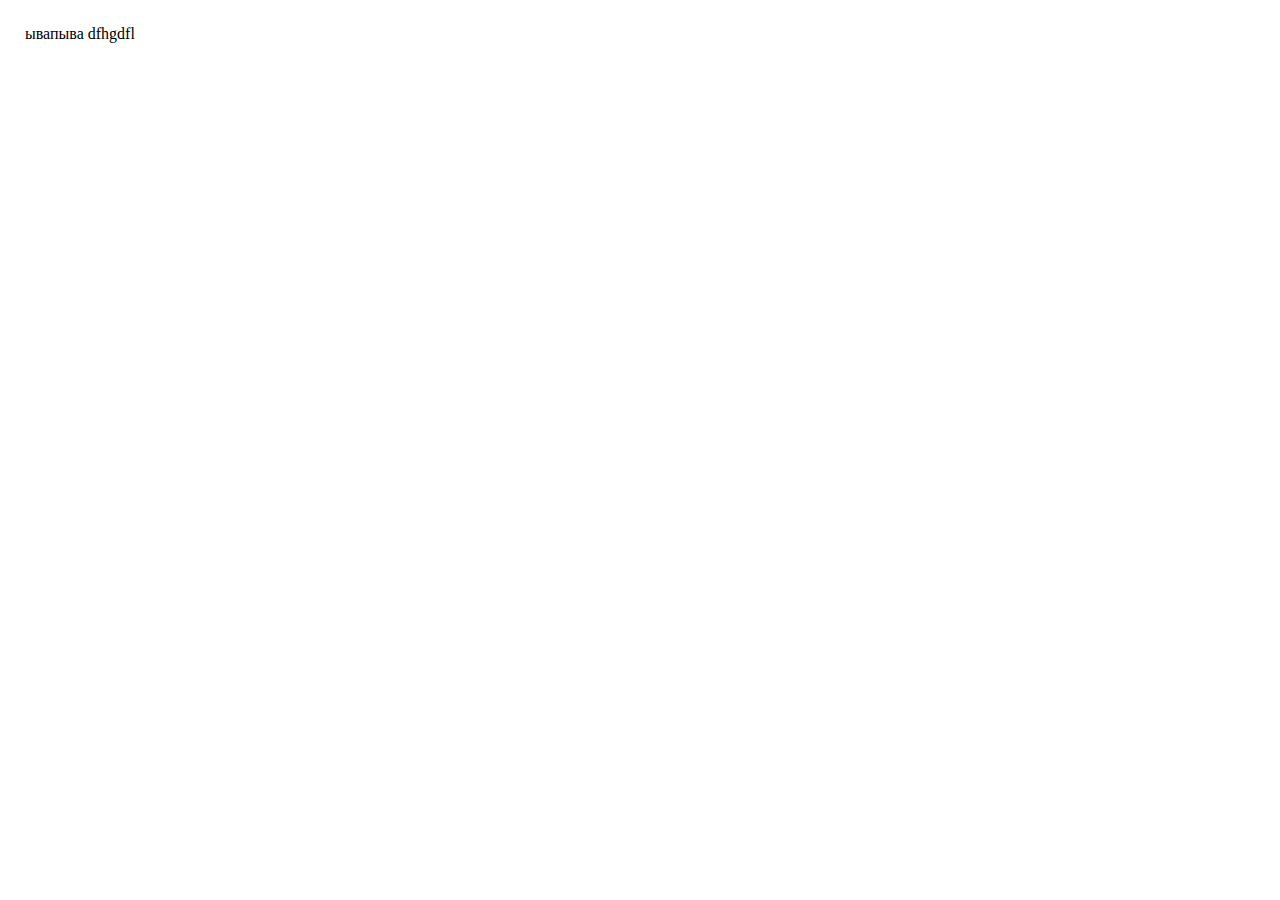
==== projects/metida_new/index.html @ 07432bad "ad" ====
<!DOCTYPE html>
<html lang="ru">
<head>
  <meta charset="UTF-8">
  <meta name="viewport" content="width=device-width, initial-scale=1.0">
  <link rel="stylesheet" href="style.css">
  <title>МЕТИДА-ТОРГ — семена и средства защиты</title>
</head>
<body>
  <main>
    ывапыва
    dfhgdfl
  </main>
</body>
</html>
---- projects/metida_new/style.css ----
body {
  margin: 25px 25px 0 25px;
}
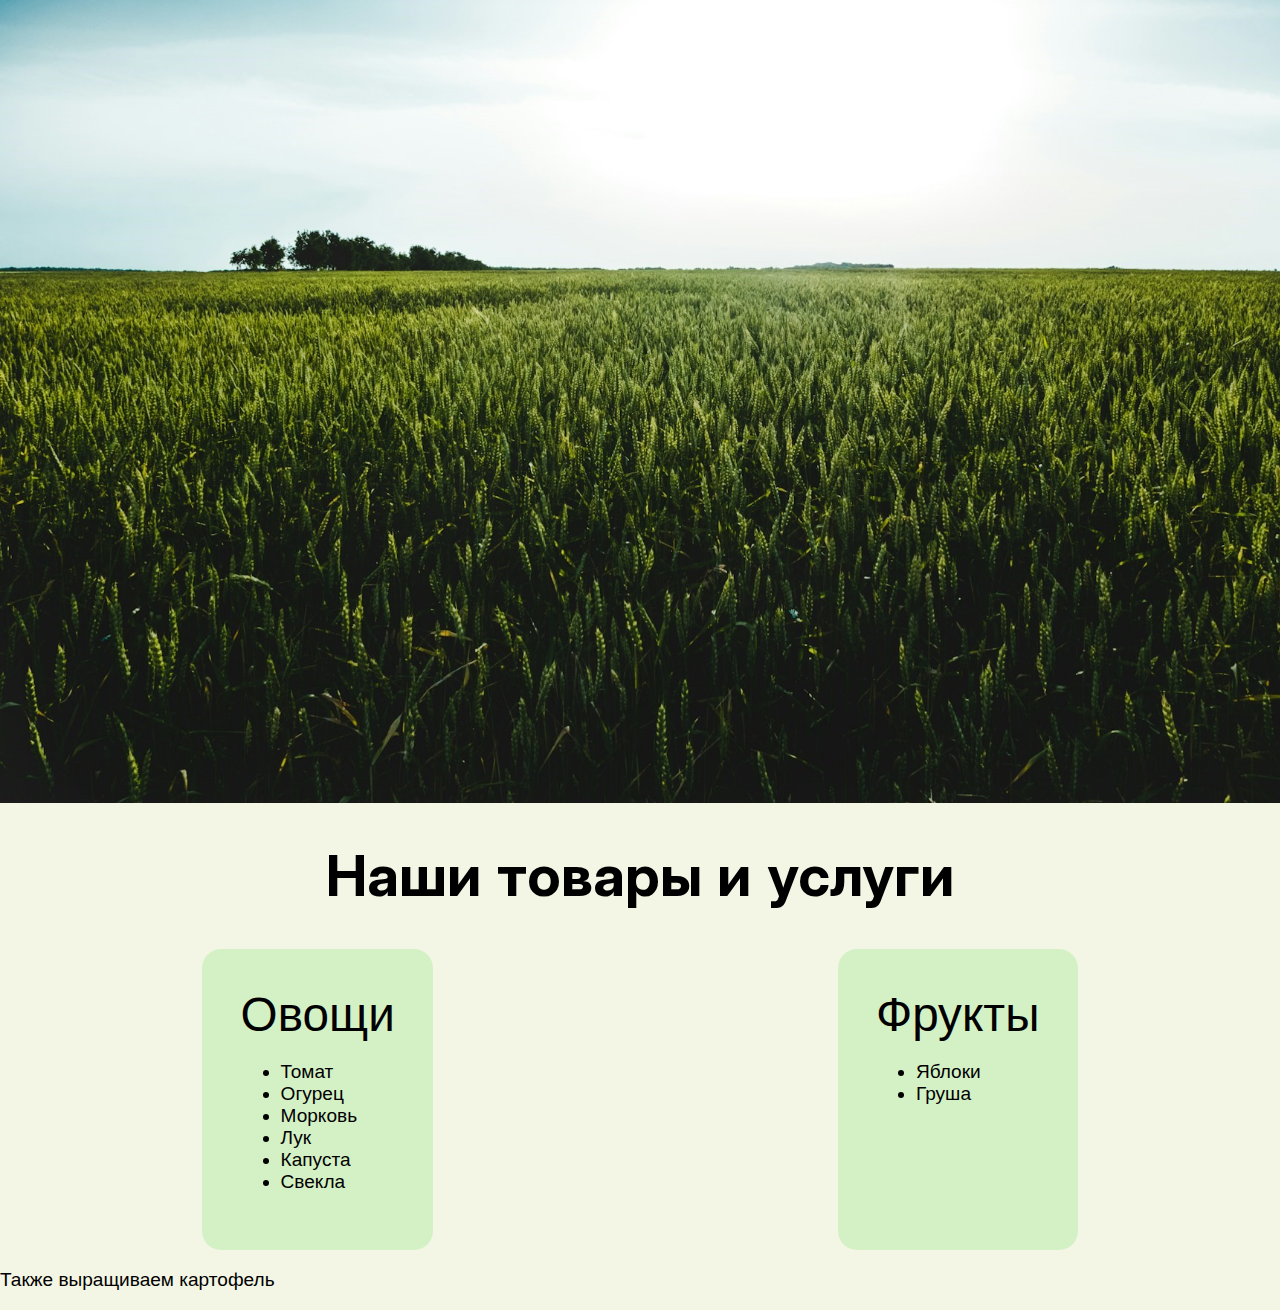
==== commit 5fd7953a: "metida" ====
--- a/projects/metida_new/index.html
+++ b/projects/metida_new/index.html
@@ -3,13 +3,105 @@
 <head>
   <meta charset="UTF-8">
   <meta name="viewport" content="width=device-width, initial-scale=1.0">
-  <link rel="stylesheet" href="style.css">
-  <title>МЕТИДА-ТОРГ — семена и средства защиты</title>
+  <title>МЕТИДА-ТОРГ — овощи, фрукты, зерно и средства защиты</title>
+  <link rel="stylesheet" href="css/style.css">
+  <script src="js/main.js" defer></script>
 </head>
 <body>
   <main>
-    ывапыва
-    dfhgdfl
+    <header>
+      <img class="logo" src="img/logo.png" width="280">
+      <nav class="a2">
+        <a href="#">Товары и услуги</a>
+        <a href="#">О нас</a>
+        <a href="#">Контакты</a>
+      </nav>
+      <div class="tel a2">
+        <img src="img/phone-call.png" width="30">
+        +375 29 8191624
+      </div>
+    </header>
+    <div class="phrase">
+      <h1 class="first-row slide-fadein-text">Выращиваем овощи,</h1>
+      <div class="slider-container">
+        <h1 class="second-row slide-fadein-text">
+          фрукты,<br>
+          зерновые культуры
+        </h1>
+        <section class="slider">
+          <button id="arrowPrev" class="arrow-prev"><</button>
+          <div id="sliderTrack">
+            <section class="slide">
+              <b>Томат</b>
+              <img src="img/slider/pomidor.jpg" width="175">
+            </section>
+            <section class="slide">
+              <b>Огурец</b>
+              <img src="img/slider/ogur.jpg" width="175">
+            </section>
+            <section class="slide">
+              <b>Морковь</b>
+              <img src="img/slider/mork.jpg" width="175">
+            </section>
+            <section class="slide">
+              <b>Картофель</b>
+              <img src="img/slider/kartoshka.jpg" width="175">
+            </section>
+            <section class="slide">
+              <b>Лук</b>
+              <img src="img/slider/lyk.jpg" width="175">
+            </section>
+            <section class="slide">
+              <b>Капуста</b>
+              <img src="img/slider/kapysta.jpg" width="175">
+            </section>
+            <section class="slide">
+              <b>Свекла</b>
+              <img src="img/slider/svekla.jpg" width="175">
+            </section>
+            <section class="slide">
+              <b>Яблоки</b>
+              <img src="img/slider/yabloko-1.jpg" width="175">
+            </section>
+            <section class="slide">
+              <b>Груша</b>
+              <img src="img/slider/grysha-1.jpg" width="175">
+            </section>
+          </div>
+          <button id="arrowNext" class="arrow-next">></button>
+          <span class="counter"><span id="counter">1</span>/9</span>
+        </section>
+      </div>
+    </div>
   </main>
+
+  <section class="goods-and-services">
+    <h1 class="goods-and-services-phrase">Наши товары и услуги</h1>
+    <section class="goods">
+      <div class="goods-row">
+        <div>
+          <span>Овощи</span>
+          <ul>
+            <li>Томат</li>
+            <li>Огурец</li>
+            <li>Морковь</li>
+            <li>Лук</li>
+            <li>Капуста</li>
+            <li>Свекла</li>
+          </ul>
+        </div>
+        <div>
+          <span>Фрукты</span>
+          <ul>
+            <li>Яблоки</li>
+            <li>Груша</li>
+          </ul>
+        </div>
+      </div>
+      <div class="goods-row goods-row-potato">
+        <p>Также выращиваем картофель</p>
+      </div>
+    </section>
+  </section>
 </body>
 </html>--- a/projects/metida_new/css/style.css
+++ b/projects/metida_new/css/style.css
@@ -0,0 +1,256 @@
+/** FONTS **/
+@font-face {
+  font-family: InterVariable;
+  font-style: normal;
+  font-weight: 100 900;
+  font-display: swap;
+  src: url("../fonts/InterVariable.woff2") format("woff2");
+  /* First line: Cyrillic lowercase letters codes, second line: Cyrillic uppercase letters codes
+  third line: common punctuation marks like comma, etc. */
+  unicode-range: U+0430, U+0431, U+0432, U+0433, U+0434, U+0435, U+0451, U+0436, U+0437, U+0438, U+0439, U+043A, U+043B, U+043C, U+043D, U+043E, U+043F, U+0440, U+0441, U+0442, U+0443, U+0444, U+0445, U+0446, U+0447, U+0448, U+0449, U+044A, U+044B, U+044C, U+044D, U+044E, U+044F, 
+  U+0410, U+0411, U+0412, U+0413, U+0414, U+0415, U+0401, U+0416, U+0417, U+0418, U+0419, U+041A, U+041B, U+041C, U+041D, U+041E, U+041F, U+0420, U+0421, U+0422, U+0423, U+0424, U+0425, U+0426, U+0427, U+0428, U+0429, U+042A, U+042B, U+042C, U+042D, U+042E, U+042F, 
+  U+002C, U+002E, U+0021, U+003F, U+003A, U+003B, U+2010, U+2013, U+2014, U+0022, U+0027, U+0028, U+0029, U+005B, U+005D, U+007B, U+007D, U+2026, U+002F, U+005C;
+}
+
+html {
+  /* text, 18.2px */
+  font-size: calc(0.56760665972944844rem + 0.7804370447450573vw);
+  /* menu */
+  /* TODO: r */
+  /* font-size: calc(0.63760665972944844rem + 0.7804370447450573vw); */
+  font-family: Arial, Helvetica, sans-serif;
+  font-optical-sizing: auto;
+}
+
+body {
+  /* margin: 1.3rem 1.3rem 0 1.3rem; */
+  margin: 0;
+}
+body a {
+  text-decoration: none;
+  color: inherit;
+  position: relative;
+}
+nav {
+  opacity: 0;
+  animation: fadeIn 1s forwards;
+}
+nav a::before {
+  content: "";
+  position: absolute;
+  width: 100%;
+  height: 2px;
+  bottom: -3px;
+  left: 0;
+  background-color: black;
+}
+nav a::after {
+  content: "";
+  position: absolute;
+  width: 100%;
+  transform: scaleX(0);
+  height: 2px;
+  bottom: -3px;
+  left: 0;
+  background-color: red;
+  transform-origin: bottom right;
+  transition: transform 0.5s ease;
+}
+nav a:hover::after {
+  transform: scaleX(1);
+  transform-origin: bottom left;
+}
+
+main {
+  /* TODO: ? ; del bg-more, but first WEBP */
+  background-color: #f3f0f0;
+  /* TODO: just 'bg' */
+  background-image: url("../img/bg-f.jpg");
+  background-size: cover;
+  height: 85vh;
+  padding: 1rem;
+  display: flex;
+  flex-direction: column;
+  justify-content: space-between;
+}
+header {
+  margin-top: .3rem;
+  /* margin-top: calc(-1rem + .3rem); */
+  display: flex;
+  justify-content: space-between;
+  align-items: center;
+}
+.logo {
+  opacity: 0;
+  animation: fadeIn 2s forwards;
+}
+.a2 {
+  margin-top: 1.1rem;
+  margin-left: -1rem;
+  position: relative;
+  top: .4rem;
+}
+.a2 a {
+  margin-right: 1.7rem;
+}
+.a2 a:last-child {
+  margin-right: 0;
+}
+main h1 {
+  color: white;
+  font-family: Arial, sans-serif;
+  font-weight: 500;
+  font-size: 3.4rem;
+}
+@supports (font-variation-settings: normal) {
+  main h1 {font-family: "InterVariable", Arial, sans-serif;}
+}
+.tel {
+  opacity: 0;
+  animation: fadeIn 3s forwards;
+  top: .55rem;
+}
+.tel img {
+  position: absolute;
+  left: -27%;
+  /* top: -32%; */
+  /* top: -26%; */
+  top: -19%;
+}
+.first-row {
+  margin-bottom: 0;
+}
+.second-row {
+  margin-top: 0;
+}
+.slider-container {
+  display: flex;
+  justify-content: space-between;
+}
+.slider {
+  display: flex;
+  background-color: #fff;
+  margin-bottom: 2rem;
+  position: relative;
+  top: -0.9rem;
+  border-radius: 1rem;
+  width: 315px;
+  padding-top: .4rem;
+  text-align: center;
+  letter-spacing: 0.05rem;
+  overflow-x: hidden;
+  opacity: 0;
+  animation: fadeIn 1.5s forwards;
+}
+@supports (font-variation-settings: normal) {
+  .slider {font-family: "InterVariable", Arial, sans-serif;}
+}
+.slider button {
+  position: absolute;
+  cursor: pointer;
+  border: none;
+  background-color: transparent;
+  color: transparent;
+  padding: 1rem;
+}
+.slider .arrow-prev {
+  left: 16px;
+  top: 30%;
+} 
+.slider .arrow-prev::before {
+  content: "";
+  display: block;
+  width: 32px;
+  height: 32px;
+  transform: rotate(-45deg);
+  border-top: 2px solid black;
+  border-left: 2px solid black;
+}
+.slider .arrow-next {
+  right: 16px;
+  bottom: 26%;
+}
+.slider .arrow-next::after {
+  content: "";
+  display: block;
+  width: 32px;
+  height: 32px;
+  transform: rotate(45deg);
+  border-top: 2px solid black;
+  border-right: 2px solid black;
+}
+.slider .counter {
+  position: absolute;
+  right: calc(16px + 4px);
+  bottom: 0.4rem;
+  color: lightslategray;
+  font-size: .7rem;
+}
+.slider div {
+  width: 100%;
+  display: flex;
+  overflow-x: hidden;
+  /* overflow-x: scroll; */
+}
+.slide {
+  display: flex;
+  flex-direction: column;
+  justify-content: space-between;
+  align-items: center;
+  width: 100%;
+  margin-right: 1.5rem;
+  flex-shrink: 0;
+}
+/* TODO: rename div */
+.slider div .slide:last-child {
+  margin-right: 0;
+}
+.slide-fadein-text {
+  opacity: 0;
+  transform: translateY(-113%);
+  animation: fadeIn 1.3s forwards, slide 1.3s forwards;
+}
+@keyframes slideFadeInText {
+  to {
+    opacity: 1;
+    transform: translateY(0);
+  }
+}
+@keyframes fadeIn {
+  to {
+    opacity: 1;
+  }
+}
+@keyframes slide {
+  to {
+    transform: translateY(0);
+  }
+}
+
+.goods-and-services {
+  background-color: #f3f6e5;
+}
+.goods-and-services-phrase {
+  margin-top: 0;
+  padding-top: 2rem;
+  text-align: center;
+  font-size: 3rem;
+}
+@supports (font-variation-settings: normal) {
+  .goods-and-services-phrase {font-family: "InterVariable", Arial, sans-serif;}
+}
+.goods-row {
+  display: flex;
+  justify-content: space-around;
+}
+.goods-row div {
+  padding: 2rem;
+  border-radius: 1rem;
+  background-color: #d4f1c5;
+}
+.goods-row div span {
+  font-size: 2.5rem;
+}
+.goods-row-potato {
+  justify-content: flex-start;
+}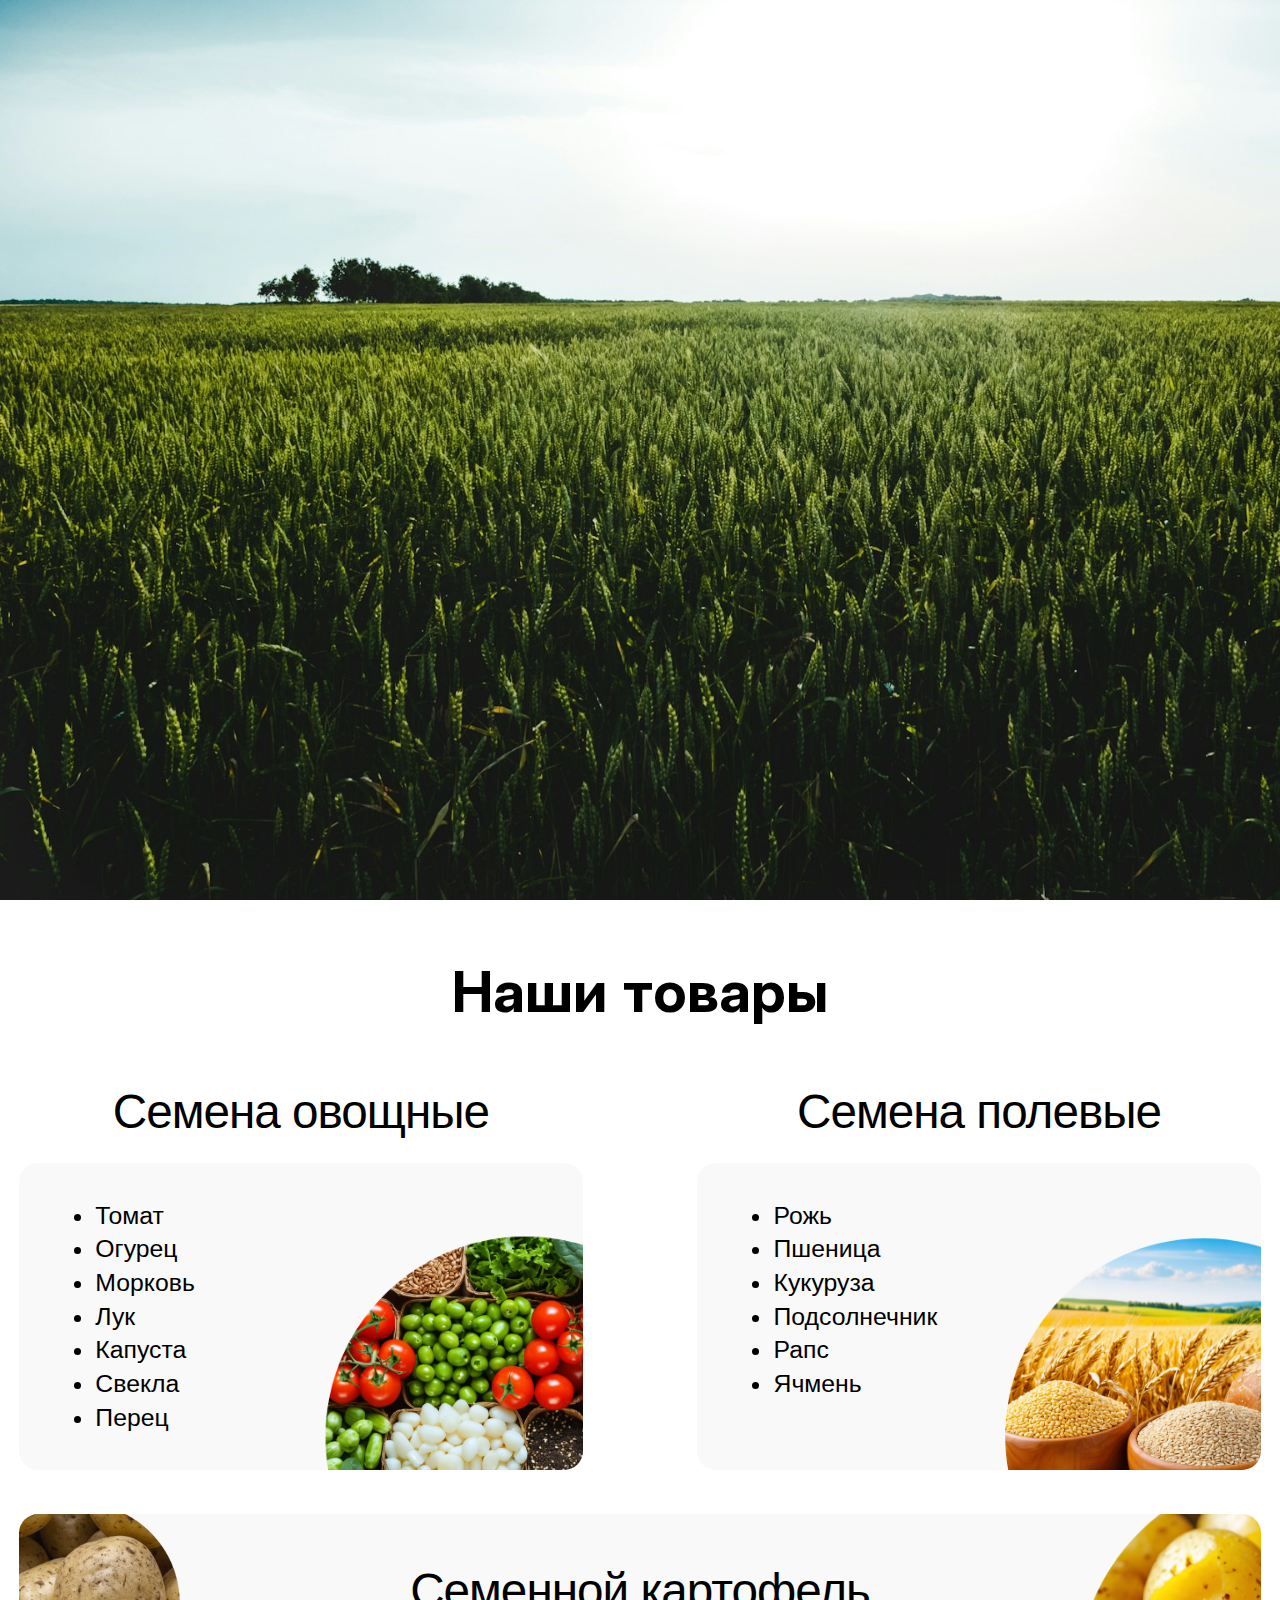
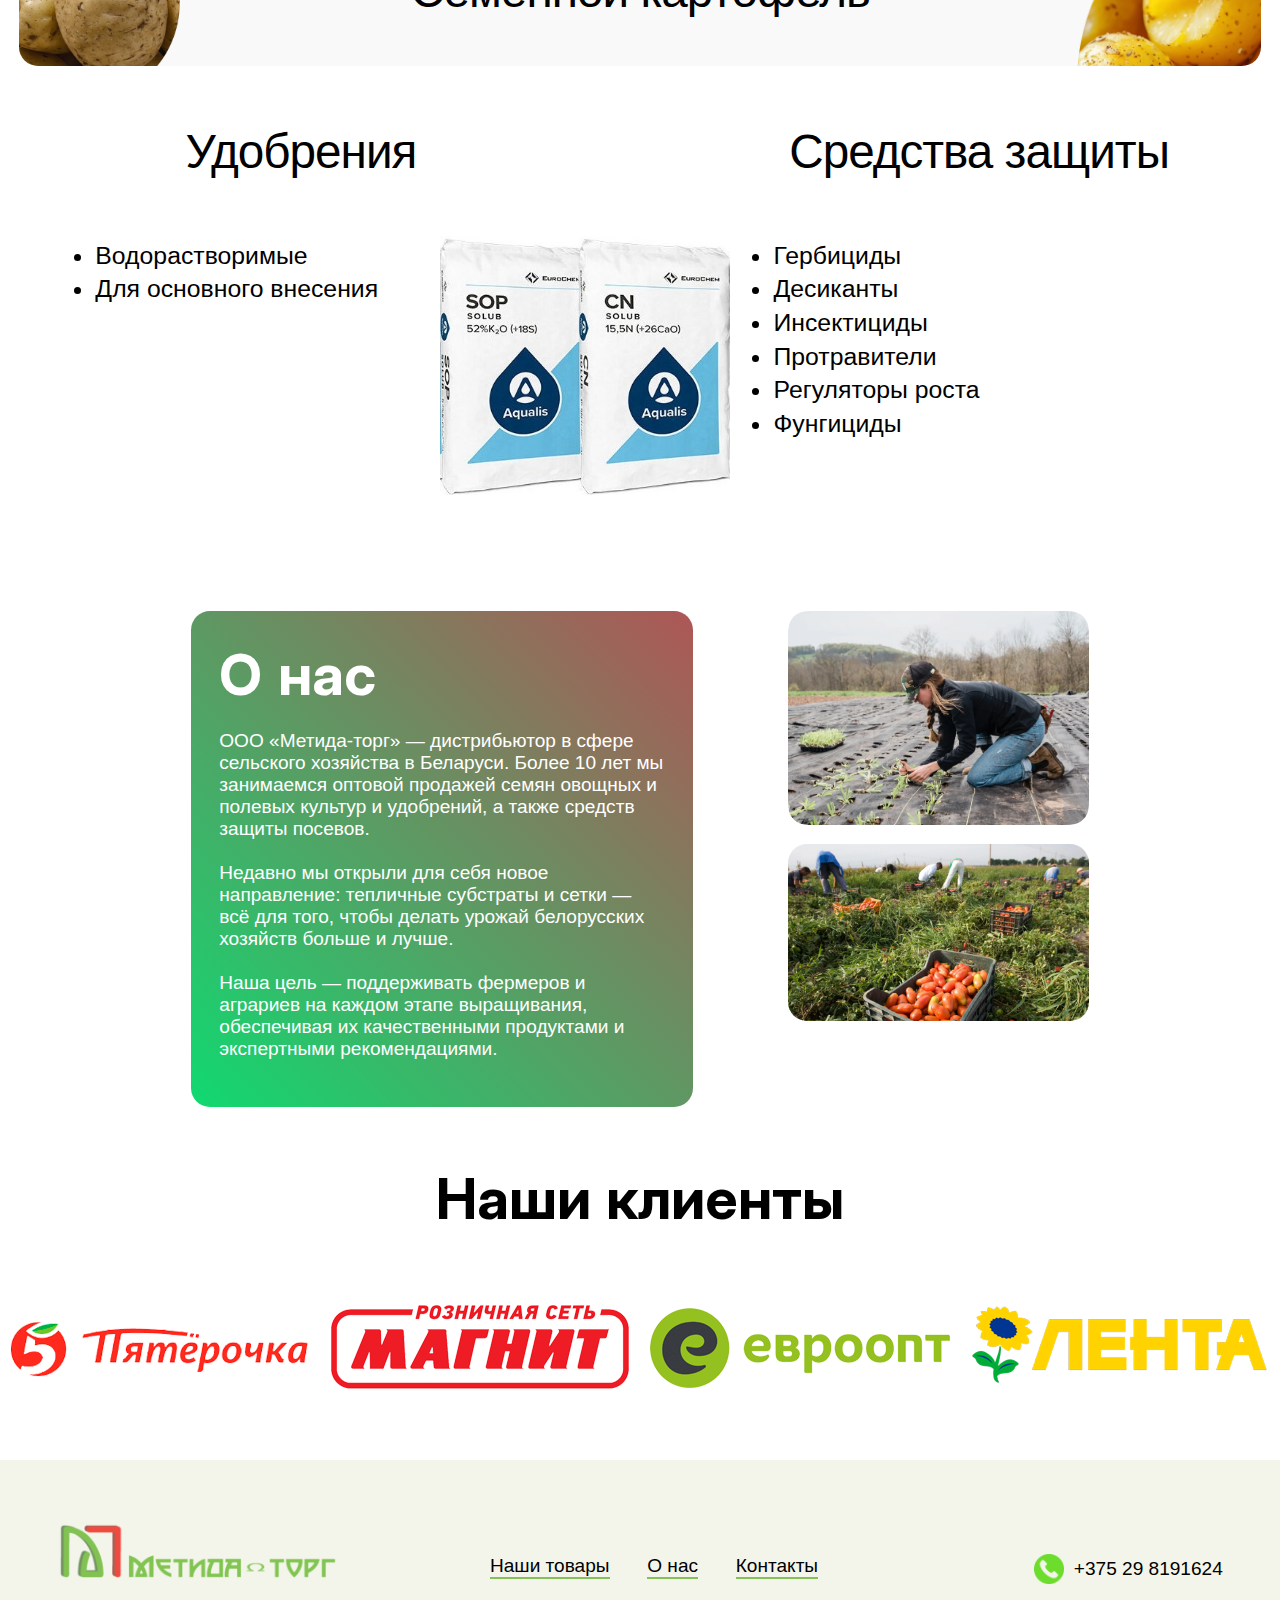
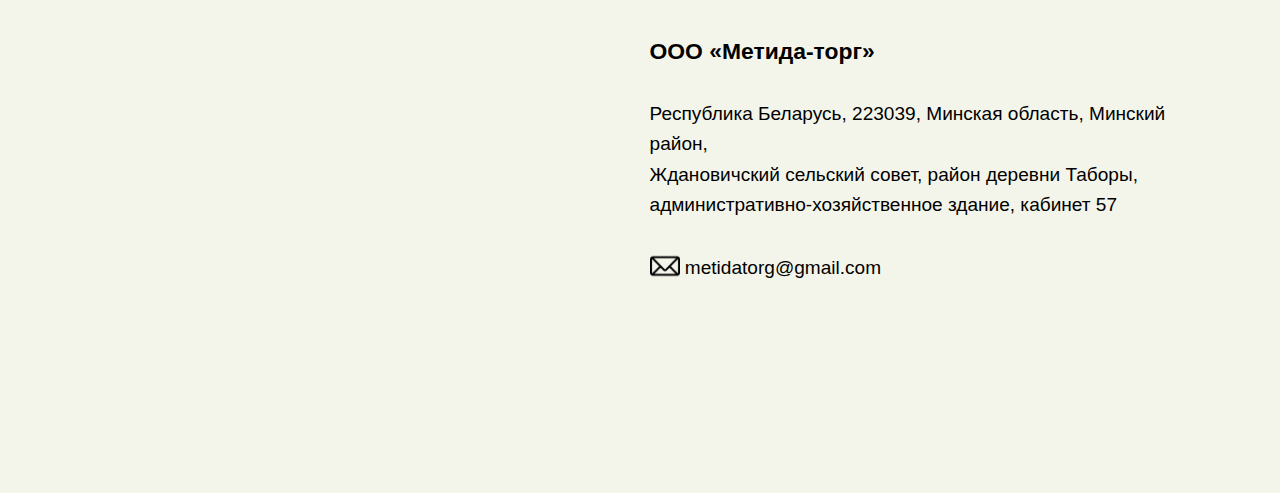
==== commit 413cb371: "met" ====
--- a/projects/metida_new/index.html
+++ b/projects/metida_new/index.html
@@ -9,99 +9,160 @@
 </head>
 <body>
   <main>
-    <header>
+    <header class="container">
       <img class="logo" src="img/logo.png" width="280">
       <nav class="a2">
-        <a href="#">Товары и услуги</a>
-        <a href="#">О нас</a>
-        <a href="#">Контакты</a>
+        <a href="#goods">Наши товары</a>
+        <a href="#about">О нас</a>
+        <a href="#contacts">Контакты</a>
       </nav>
       <div class="tel a2">
-        <img src="img/phone-call.png" width="30">
+        <img src="img/icons/phone-call.png" width="30">
         +375 29 8191624
       </div>
     </header>
-    <div class="phrase">
-      <h1 class="first-row slide-fadein-text">Выращиваем овощи,</h1>
+    <div class="phrase container">
+      <h1 class="first-row slide-fadein-text">Оптовая продажа</h1>
       <div class="slider-container">
         <h1 class="second-row slide-fadein-text">
-          фрукты,<br>
-          зерновые культуры
+          семян овощных<br>
+          и полевых
         </h1>
         <section class="slider">
-          <button id="arrowPrev" class="arrow-prev"><</button>
-          <div id="sliderTrack">
-            <section class="slide">
-              <b>Томат</b>
-              <img src="img/slider/pomidor.jpg" width="175">
+          <div id="sliderTrack" class="slider-track">
+            <section class="slide slide-veg">
+              <p>Семена овощей</p>
             </section>
-            <section class="slide">
-              <b>Огурец</b>
-              <img src="img/slider/ogur.jpg" width="175">
+            <section class="slide slide-pole">
+              <p>Семена полевые</p>
             </section>
-            <section class="slide">
-              <b>Морковь</b>
-              <img src="img/slider/mork.jpg" width="175">
+            <section class="slide slide-fertilizers">
+              <p>Удобрения</p>
             </section>
-            <section class="slide">
-              <b>Картофель</b>
-              <img src="img/slider/kartoshka.jpg" width="175">
-            </section>
-            <section class="slide">
-              <b>Лук</b>
-              <img src="img/slider/lyk.jpg" width="175">
-            </section>
-            <section class="slide">
-              <b>Капуста</b>
-              <img src="img/slider/kapysta.jpg" width="175">
-            </section>
-            <section class="slide">
-              <b>Свекла</b>
-              <img src="img/slider/svekla.jpg" width="175">
-            </section>
-            <section class="slide">
-              <b>Яблоки</b>
-              <img src="img/slider/yabloko-1.jpg" width="175">
-            </section>
-            <section class="slide">
-              <b>Груша</b>
-              <img src="img/slider/grysha-1.jpg" width="175">
+            <section class="slide slide-protection">
+              <p>Защита посевов</p>
             </section>
           </div>
-          <button id="arrowNext" class="arrow-next">></button>
-          <span class="counter"><span id="counter">1</span>/9</span>
+          <div id="buttonsContainer" class="buttons-container">
+            <button data-index="0" class="slider-button button--active"></button>
+            <button data-index="1" class="slider-button"></button>
+            <button data-index="2" class="slider-button"></button>
+            <button data-index="3" id="button4" class="slider-button"></button>
+          </div>
         </section>
       </div>
     </div>
   </main>
 
-  <section class="goods-and-services">
-    <h1 class="goods-and-services-phrase">Наши товары и услуги</h1>
-    <section class="goods">
-      <div class="goods-row">
-        <div>
-          <span>Овощи</span>
-          <ul>
-            <li>Томат</li>
-            <li>Огурец</li>
-            <li>Морковь</li>
-            <li>Лук</li>
-            <li>Капуста</li>
-            <li>Свекла</li>
-          </ul>
-        </div>
-        <div>
-          <span>Фрукты</span>
-          <ul>
-            <li>Яблоки</li>
-            <li>Груша</li>
-          </ul>
-        </div>
+  <section id="goods" class="goods-and-services">
+    <h1 class="phrase section-phrase">Наши товары</h1>
+    <section class="goods container">
+      <div class="goods-item goods-item-veg">
+        <div class="goods-item-name">Семена овощные</div>
+        <ul>
+          <li>Томат</li>
+          <li>Огурец</li>
+          <li>Морковь</li>
+          <li>Лук</li>
+          <li>Капуста</li>
+          <li>Свекла</li>
+          <li>Перец</li>
+        </ul>  
+      </div> 
+      <div class="goods-item goods-item-seed">
+        <div class="goods-item-name">Семена полевые</div>
+        <ul>
+          <li>Рожь</li>
+          <li>Пшеница</li>
+          <li>Кукуруза</li>
+          <li>Подсолнечник</li>
+          <li>Рапс</li>
+          <li>Ячмень</li>
+          <li class="li-space"></li>
+        </ul>
       </div>
-      <div class="goods-row goods-row-potato">
-        <p>Также выращиваем картофель</p>
+      </div>
+      <div class="goods-item goods-item-pot">
+        <div class="goods-item-name">Семенной картофель</div>
+      </div>
+      <div class="goods-item goods-item-fert">
+        <div class="goods-item-name">Удобрения</div>
+        <ul>
+          <li>Водорастворимые</li>
+          <li>Для основного внесения</li>
+        </ul>
+        <img src="img/goods/fert-short.jpg">
+      </div>
+      <div class="goods-item goods-item-protect">
+        <div class="goods-item-name">Средства защиты</div>
+        <ul>
+          <li>Гербициды</li>
+          <li>Десиканты</li>
+          <li>Инсектициды</li>
+          <li>Протравители</li>
+          <li>Регуляторы роста</li>
+          <li>Фунгициды</li>
+        </ul> 
       </div>
     </section>
   </section>
+
+  <section id="about" class="about container about-container">
+    <section class="about-bubble">
+      <h1 class="phrase">О нас</h1>
+      <p>
+        ООО «Метида-торг» — дистрибьютор в сфере сельского хозяйства в Беларуси. Более 10 лет мы занимаемся оптовой продажей семян овощных и полевых культур и удобрений, а также средств защиты посевов.
+        <br>
+        <br>
+        Недавно мы открыли для себя новое направление: тепличные субстраты и сетки — всё для того, чтобы делать урожай белорусских хозяйств больше и лучше.
+        <br>
+        <br>
+        Наша цель — поддерживать фермеров и аграриев на каждом этапе выращивания, обеспечивая их качественными продуктами и экспертными рекомендациями.
+      </p>
+    </section>
+    <section class="about-photos">
+      <img src="img/about-photos/photo-1.webp">
+      <img src="img/about-photos/photo-2.webp">
+    </section>
+  </section>
+
+  <section class="clients">
+    <h1 class="phrase section-phrase">Наши клиенты</h1>
+    <div class="clients-track">
+      <img src="img/clients/pyat.png">
+      <img src="img/clients/magnit.png">
+      <img src="img/clients/evro.png">
+      <img src="img/clients/lenta.png">
+    </div>
+  </section>
+
+  <footer id="contacts">
+    <header class="container">
+      <img class="logo" src="img/logo.png" width="280">
+      <nav class="a2">
+        <a href="#goods">Наши товары</a>
+        <a href="#about">О нас</a>
+        <a href="#contacts">Контакты</a>
+      </nav>
+      <div class="tel a2">
+        <img src="img/icons/phone-call.png" width="30">
+        +375 29 8191624
+      </div>
+    </header>
+    <div class="footer-row2 container">
+      <iframe src="https://yandex.ru/map-widget/v1/?lang=ru_RU&amp;scroll=true&amp;source=constructor-api&amp;um=constructor%3A1c6dc154f7523889b4e88e64ac64ad274601f13773bbbb4b7e9d0a9f7f302373" frameborder="0" allowfullscreen="true" width="100%" height="400px" style="display: block;"></iframe>
+      <span>
+        <b>ООО «Метида-торг»</b><br><br>
+        Республика Беларусь, 223039, Минская область, Минский район,<br>
+        Ждановичский сельский совет, район деревни Таборы,<br>
+        административно-хозяйственное здание, кабинет 57
+        <br>
+        <br>
+        <span class="mail">
+          <img src="img/icons/empty-email.png" width="30"> <span>metidatorg@gmail.com</span>
+        </span>
+      </span>
+    </div>
+  </footer>
 </body>
 </html>--- a/projects/metida_new/css/style.css
+++ b/projects/metida_new/css/style.css
@@ -20,6 +20,8 @@
   /* font-size: calc(0.63760665972944844rem + 0.7804370447450573vw); */
   font-family: Arial, Helvetica, sans-serif;
   font-optical-sizing: auto;
+
+  scroll-behavior: smooth;
 }
 
 body {
@@ -31,9 +33,21 @@
   color: inherit;
   position: relative;
 }
+.container {
+  max-width: 1416px;
+  width: 100%;
+  margin-left: auto;
+  margin-right: auto;
+  padding: 1rem;
+  box-sizing: border-box;
+}
+
 nav {
   opacity: 0;
-  animation: fadeIn 1s forwards;
+  animation: fadeIn ease-in 1s forwards;
+}
+nav a {
+  transition: color .2s ease;
 }
 nav a::before {
   content: "";
@@ -42,36 +56,34 @@
   height: 2px;
   bottom: -3px;
   left: 0;
-  background-color: black;
+  background-color: #84c157;
+  z-index: 1;
 }
 nav a::after {
   content: "";
   position: absolute;
-  width: 100%;
-  transform: scaleX(0);
+  opacity: 0;
+  z-index: 2;
+  width: 100%;
   height: 2px;
   bottom: -3px;
   left: 0;
-  background-color: red;
-  transform-origin: bottom right;
-  transition: transform 0.5s ease;
-}
-nav a:hover::after {
-  transform: scaleX(1);
-  transform-origin: bottom left;
+}
+nav a:hover {
+  color: rgb(100, 100, 100);
 }
 
 main {
   /* TODO: ? ; del bg-more, but first WEBP */
   background-color: #f3f0f0;
   /* TODO: just 'bg' */
-  background-image: url("../img/bg-f.jpg");
+  background-image: url("../img/bg.jpg");
   background-size: cover;
-  height: 85vh;
-  padding: 1rem;
+  height: 100vh;
   display: flex;
   flex-direction: column;
   justify-content: space-between;
+  margin-bottom: 1rem;
 }
 header {
   margin-top: .3rem;
@@ -82,7 +94,7 @@
 }
 .logo {
   opacity: 0;
-  animation: fadeIn 2s forwards;
+  animation: fadeIn ease-in 1s forwards;
 }
 .a2 {
   margin-top: 1.1rem;
@@ -107,7 +119,7 @@
 }
 .tel {
   opacity: 0;
-  animation: fadeIn 3s forwards;
+  animation: fadeIn ease-in 2s forwards;
   top: .55rem;
 }
 .tel img {
@@ -132,10 +144,11 @@
   background-color: #fff;
   margin-bottom: 2rem;
   position: relative;
-  top: -0.9rem;
+  top: -0.3rem;
   border-radius: 1rem;
   width: 315px;
-  padding-top: .4rem;
+  /* TODO: r) */
+  /* padding-top: .4rem; */
   text-align: center;
   letter-spacing: 0.05rem;
   overflow-x: hidden;
@@ -145,61 +158,82 @@
 @supports (font-variation-settings: normal) {
   .slider {font-family: "InterVariable", Arial, sans-serif;}
 }
-.slider button {
-  position: absolute;
+.buttons-container {
+  position: absolute;
+  right: .8rem;
+  bottom: .8rem; /* TODO: calc(.8rem - size/2) */
+  z-index: 3;
+}
+.slider-button {
+  /* position: absolute; */
+  width: 0.8rem;
+  height: 0.8rem;
+  border-radius: 50%;
   cursor: pointer;
   border: none;
   background-color: transparent;
+  border: 2px solid white;
   color: transparent;
-  padding: 1rem;
-}
-.slider .arrow-prev {
-  left: 16px;
-  top: 30%;
-} 
-.slider .arrow-prev::before {
+  padding: .3rem;
+  z-index: 3;
+  color: white;
+  right: .8rem;
+  bottom: 0;
+  margin-right: .2rem;
+}
+.slider-button:last-child {
+  margin-right: 0;
+}
+.button--active {
+  background-color: white;
+}
+.slider-track {
+  width: 100%;
+  display: flex;
+  overflow-x: hidden;
+  scroll-behavior: smooth;
+}
+.slide {
+  width: 100%;
+  padding-right: 1.5rem;
+  flex-shrink: 0;
+  background-size: cover;
+  color: white;
+  text-align: left;
+  position: relative;
+  padding: .8rem;
+  box-sizing: border-box;
+}
+.slide::after {
   content: "";
   display: block;
-  width: 32px;
-  height: 32px;
-  transform: rotate(-45deg);
-  border-top: 2px solid black;
-  border-left: 2px solid black;
-}
-.slider .arrow-next {
-  right: 16px;
-  bottom: 26%;
-}
-.slider .arrow-next::after {
-  content: "";
-  display: block;
-  width: 32px;
-  height: 32px;
-  transform: rotate(45deg);
-  border-top: 2px solid black;
-  border-right: 2px solid black;
-}
-.slider .counter {
-  position: absolute;
-  right: calc(16px + 4px);
-  bottom: 0.4rem;
-  color: lightslategray;
-  font-size: .7rem;
-}
-.slider div {
-  width: 100%;
-  display: flex;
-  overflow-x: hidden;
-  /* overflow-x: scroll; */
-}
-.slide {
-  display: flex;
-  flex-direction: column;
-  justify-content: space-between;
-  align-items: center;
-  width: 100%;
-  margin-right: 1.5rem;
-  flex-shrink: 0;
+  width: 100%;
+  height: 100%;
+  background-color: rgba(0, 0, 0, 0.3);
+  position: absolute;
+  top: 0;
+  left: 0;
+  z-index: 1;
+}
+.slide-veg {
+  background-image: url("../img/slider/veg-pile-2.png");
+}
+.slide-pole {
+  background-image: url("../img/slider/corn.webp");
+}
+.slide-fertilizers {
+  background-image: url("../img/slider/hands.jpg");
+}
+.slide-protection {
+  background-image: url("../img/slider/gerb.jpeg");
+  background-position-y: 55%;
+}
+.slide p {
+  margin-top: 0;
+  font-size: 1.7rem;
+  letter-spacing: -1px;
+  position: relative;
+  z-index: 2;
 }
 /* TODO: rename div */
 .slider div .slide:last-child {
@@ -228,29 +262,193 @@
 }
 
 .goods-and-services {
-  background-color: #f3f6e5;
-}
-.goods-and-services-phrase {
+  background-color: white;
+  margin-bottom: 2rem;
+}
+.phrase {
   margin-top: 0;
   padding-top: 2rem;
+  /* text-align: center; */
+  font-size: 3rem;
+}
+@supports (font-variation-settings: normal) {
+  .phrase {font-family: "InterVariable", Arial, sans-serif;}
+}
+.section-phrase {
   text-align: center;
-  font-size: 3rem;
-}
-@supports (font-variation-settings: normal) {
-  .goods-and-services-phrase {font-family: "InterVariable", Arial, sans-serif;}
-}
-.goods-row {
+}
+.goods {
+  display: grid;
+  grid-template-rows: 1fr 10rem 1fr;
+  grid-template-columns: 1fr 1fr;
+  column-gap: 6rem;
+  row-gap: 1rem;
+}
+.goods-item-name {
+  font-size: 2.5rem;
+  letter-spacing: -1px;
+  text-align: center;
+}
+.goods-item ul {
+  padding: 2rem;
+  border-radius: 1rem;
+  /* TODO: del) */
+  /* background-color: #d4f1c5; */
+  background-color: #f9f9f9;
+  font-size: 1.3rem;
+  padding-left: 4rem;
+  position: relative;
+}
+.goods-item li {
+  margin-bottom: .3rem;
+}
+.goods-item li:last-child {
+  margin-bottom: 0;
+}
+.li-space {
+  visibility: hidden;
+}
+.goods-item-veg ul {
+  background-image: url("../img/goods/seeds-veg-circ.png");
+  background-size: 80%;
+  background-repeat: no-repeat;
+  background-position: 249% -33%;
+}
+.goods-item-seed ul {
+  background-image: url("../img/goods/seeds-field-circ.png");
+  background-size: 80%;
+  background-repeat: no-repeat;
+  background-position: 249% -33%;
+}
+.goods-item-pot {
+  background-color: #f9f9f9;
+  grid-column: span 2;
+  grid-row: span 1;
+  display: flex;
+  justify-content: center;
+  align-items: center;
+  border-radius: 1rem;
+  margin-bottom: 2rem;
+  background-image: url("../img/goods/pot-raw-circ.png"), url("../img/goods/pot-cooked-circ.png");
+  background-repeat: no-repeat, no-repeat;
+  background-position: -29% 28%, 142% 13%; /* , 142% 13% */
+  background-size: 40%;
+}
+.goods-item-fert {
+  /* TODO: del fert.jpg */
+  position: relative;
+}
+.goods-item-fert ul {
+  background-color: transparent;
+}
+.goods-item-protect ul {
+  background-color: transparent;
+}
+.goods-item-fert img {
+  position: absolute;
+  right: -147px;
+  top: 112px;
+  width: 290px;
+}
+
+.about {
+  /* background-color: #d4f1c5;
+  background-color: #f4fbf1; */
+  display: grid;
+  grid-template-columns: 1fr 0.6fr;
+  column-gap: 5rem;
+  align-items: start;
+}
+.about-container {
+  padding-left: 10rem;
+  padding-right: 10rem;
+}
+.about .phrase {
+  text-align: left;
+  padding-top: 0;
+  z-index: 2;
+  position: relative;
+  margin-bottom: 1.1rem;
+}
+.about-bubble {
+  padding: 1.5rem;
+  border-radius: 1rem;
+  /* background-color: #f4fbf1; */
+  /* background-color: #d4f1c5; */
+  background: rgb(195,34,34);
+  background: linear-gradient(0deg, rgba(195,34,34,1) -50%, rgba(32,157,57,1) 88%);
+  /* background: linear-gradient(rgba(32,157,57,1) 90%, rgba(195,34,34,1) 10%); */
+  color: white;
+  position: relative;
+  z-index: 2;
+
+  background-color: #FFFFFF;
+  background-image: linear-gradient(180deg, rgb(20, 203, 57) 3%, rgba(32,157,57,1) 91%, rgba(195,34,34,1) 100%);
+
+  background-color: #10d970;
+  background-image: linear-gradient(45deg, #10d970 0%, #ae5656 100%);
+}
+.about-photos {
+  display: grid;
+  grid-template-columns: 1fr;
+  grid-template-rows: 1fr 1fr;
+  row-gap: 1rem;
+}
+.about-photos img {
+  width: 100%;
+  height: auto;
+  border-radius: 1rem;
+}
+
+.clients {
+  margin-bottom: 2rem;
+}
+.clients-track {
   display: flex;
   justify-content: space-around;
 }
-.goods-row div {
+.clients-track img {
+  max-width: calc(25% - 20px);
+  height: auto;
+}
+
+footer {
+  background-color: #f4f5ea;
   padding: 2rem;
-  border-radius: 1rem;
-  background-color: #d4f1c5;
-}
-.goods-row div span {
-  font-size: 2.5rem;
-}
-.goods-row-potato {
-  justify-content: flex-start;
+}
+footer .a2 {
+  margin-top: 0.8rem;
+  left: -2.7rem;
+}
+footer .a2.tel {
+  left: inherit;
+}
+footer .logo {
+  opacity: 1;
+  animation: none;
+}
+footer .a2 {
+  opacity: 1;
+  animation: none;
+}
+footer header {
+  margin-bottom: 1rem;
+}
+.footer-row2 {
+  display: grid;
+  grid-template-columns: 1fr 1fr;
+  column-gap: 1rem;
+}
+.footer-row2 iframe {
+  border-radius: 1rem;
+}
+.footer-row2 span {
+  line-height: 1.6rem;
+}
+.footer-row2 b {
+  font-size: 1.2rem;
+}
+.mail span {
+  position: relative;
+  top: -0.4rem
 }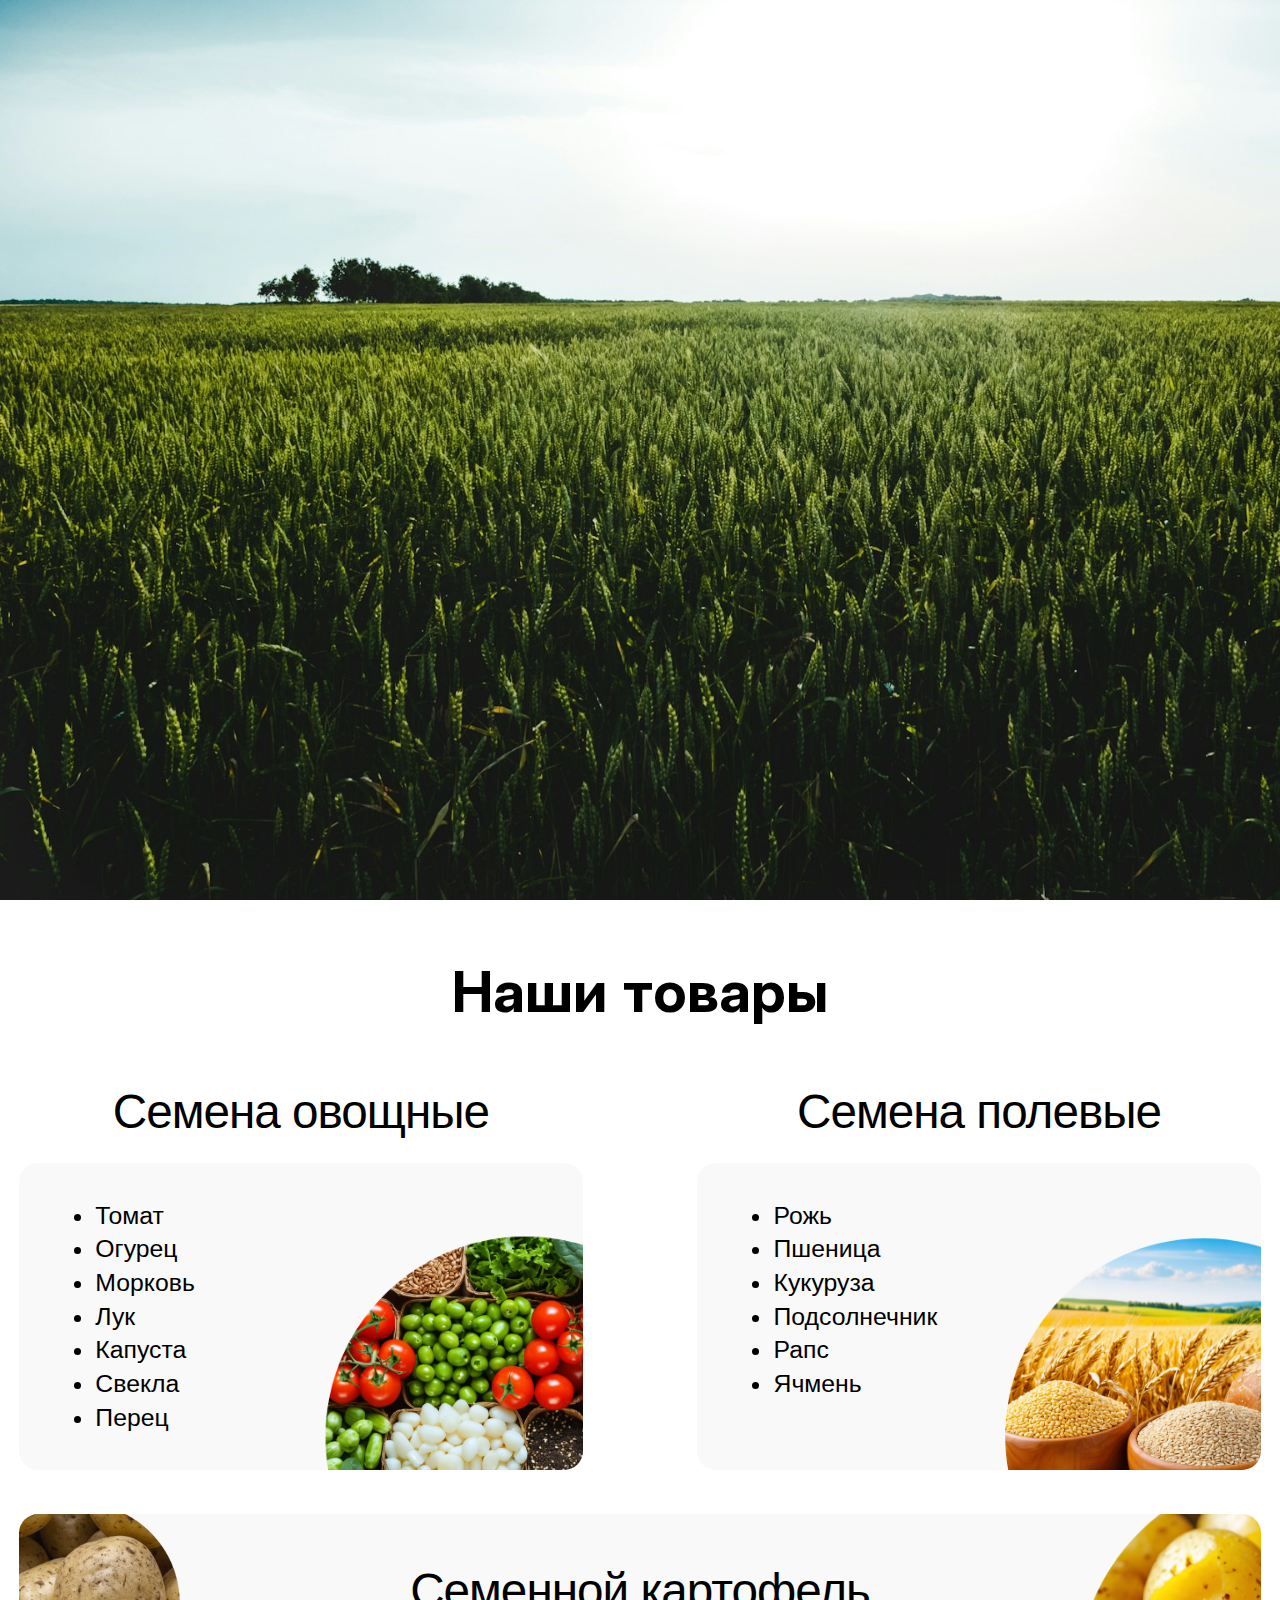
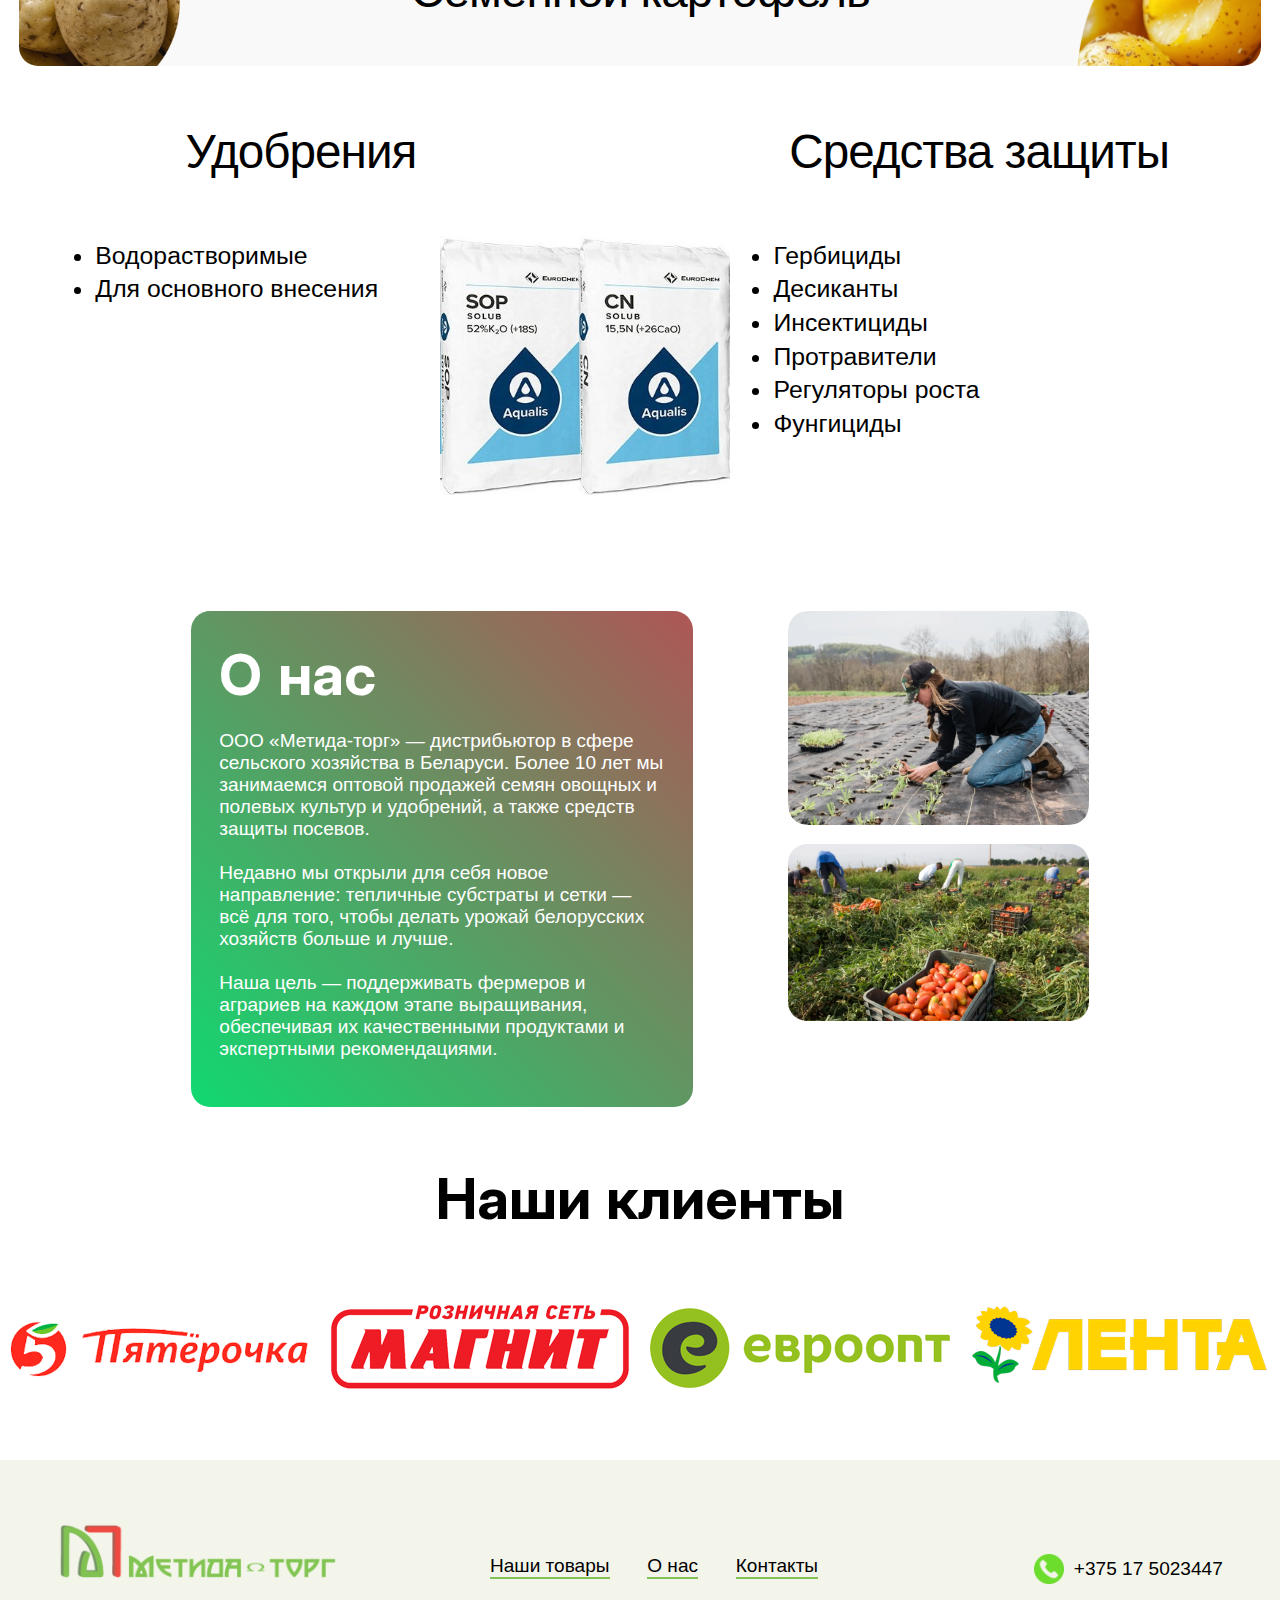
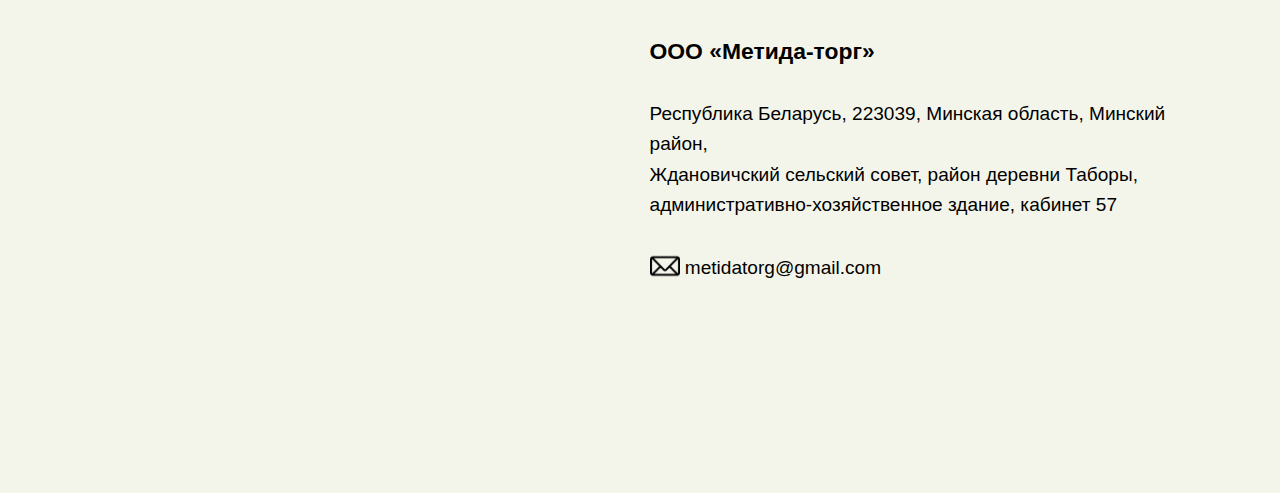
==== commit 9cde1d4b: "f" ====
--- a/projects/metida_new/index.html
+++ b/projects/metida_new/index.html
@@ -18,7 +18,7 @@
       </nav>
       <div class="tel a2">
         <img src="img/icons/phone-call.png" width="30">
-        +375 29 8191624
+        +375 17 5023447
       </div>
     </header>
     <div class="phrase container">
@@ -146,7 +146,7 @@
       </nav>
       <div class="tel a2">
         <img src="img/icons/phone-call.png" width="30">
-        +375 29 8191624
+        +375 17 5023447
       </div>
     </header>
     <div class="footer-row2 container">
